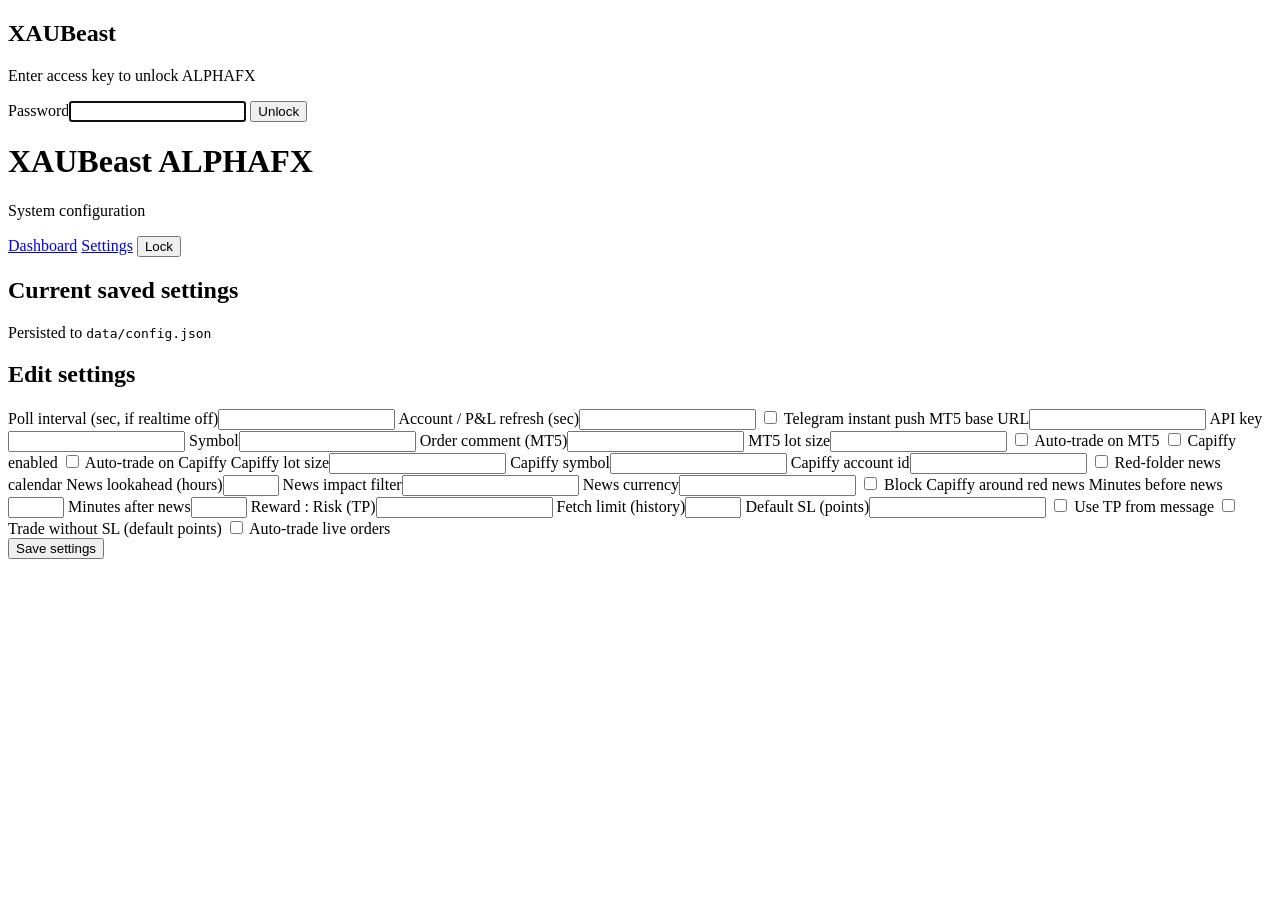
==== app/static/settings.html @ d6333dff "enable capi" ====
<!DOCTYPE html>
<html lang="en">
<head>
  <meta charset="UTF-8" />
  <meta name="viewport" content="width=device-width, initial-scale=1" />
  <title>Settings — XAUBeast ALPHAFX</title>
  <link rel="preconnect" href="https://fonts.googleapis.com" />
  <link rel="preconnect" href="https://fonts.gstatic.com" crossorigin />
  <link href="https://fonts.googleapis.com/css2?family=Orbitron:wght@500;700&family=Rajdhani:wght@400;600&display=swap" rel="stylesheet" />
  <link rel="stylesheet" href="/static/style.css" />
</head>
<body>
  <div id="loginGate" class="login-gate">
    <div class="login-panel glass">
      <h2 class="login-title">XAUBeast</h2>
      <p class="muted">Enter access key to unlock ALPHAFX</p>
      <form id="loginForm">
        <label>Password<input id="loginPassword" type="password" autocomplete="current-password" autofocus /></label>
        <button type="submit" class="btn-neon">Unlock</button>
      </form>
      <p id="loginError" class="login-error"></p>
    </div>
  </div>

  <div id="appShell" class="hidden">
    <header class="top-bar">
      <div class="brand-block">
        <h1>XAUBeast <span class="brand-tag">ALPHAFX</span></h1>
        <p class="sub">System configuration</p>
      </div>
      <nav class="top-nav">
        <a href="/" class="nav-link">Dashboard</a>
        <a href="/settings" class="nav-link active">Settings</a>
        <button type="button" id="btnLogout" class="nav-link nav-btn">Lock</button>
      </nav>
    </header>

    <section class="panel glass">
      <h2>Current saved settings</h2>
      <p class="muted">Persisted to <code>data/config.json</code></p>
      <dl id="currentSettings" class="settings-summary"></dl>
      <p id="settingsSavedAt" class="muted settings-saved-at"></p>
    </section>

    <section class="panel glass">
      <h2>Edit settings</h2>
      <form id="cfgForm" class="grid">
        <label>Poll interval (sec, if realtime off)<input name="poll_interval_sec" type="number" min="1" step="1" /></label>
        <label>Account / P&amp;L refresh (sec)<input name="account_refresh_sec" type="number" min="1" step="1" /></label>
        <label class="check"><input name="telegram_realtime" type="checkbox" /> Telegram instant push</label>
        <label>MT5 base URL<input name="mt5_base_url" type="text" /></label>
        <label>API key<input name="mt5_api_key" type="text" /></label>
        <label>Symbol<input name="mt5_symbol" type="text" /></label>
        <label>Order comment (MT5)<input name="mt5_trade_comment" type="text" maxlength="31" /></label>
        <label>MT5 lot size<input name="volume" type="number" step="0.01" min="0.01" /></label>
        <label class="check"><input name="trade_mt5" type="checkbox" /> Auto-trade on MT5</label>
        <label class="check"><input name="capiffy_enabled" type="checkbox" /> Capiffy enabled</label>
        <label class="check"><input name="trade_capiffy" type="checkbox" /> Auto-trade on Capiffy</label>
        <label>Capiffy lot size<input name="capiffy_volume" type="number" step="0.01" min="0.01" /></label>
        <label>Capiffy symbol<input name="capiffy_symbol" type="text" /></label>
        <label>Capiffy account id<input name="capiffy_account_id" type="text" /></label>
        <label class="check"><input name="news_calendar_enabled" type="checkbox" /> Red-folder news calendar</label>
        <label>News lookahead (hours)<input name="news_hours_ahead" type="number" min="1" max="168" /></label>
        <label>News impact filter<input name="news_impact" type="text" /></label>
        <label>News currency<input name="news_currency" type="text" /></label>
        <label class="check"><input name="capiffy_news_blackout" type="checkbox" /> Block Capiffy around red news</label>
        <label>Minutes before news<input name="capiffy_news_minutes_before" type="number" min="0" max="120" /></label>
        <label>Minutes after news<input name="capiffy_news_minutes_after" type="number" min="0" max="120" /></label>
        <label>Reward : Risk (TP)<input name="reward_risk_ratio" type="number" step="0.1" min="0.5" /></label>
        <label>Fetch limit (history)<input name="telegram_fetch_limit" type="number" min="10" max="500" /></label>
        <label>Default SL (points)<input name="default_sl_points" type="number" min="0" /></label>
        <label class="check"><input name="prefer_signal_tp" type="checkbox" /> Use TP from message</label>
        <label class="check"><input name="allow_trade_without_sl" type="checkbox" /> Trade without SL (default points)</label>
        <label class="check warn"><input name="auto_trade" type="checkbox" /> Auto-trade live orders</label>
        <div class="actions">
          <button type="submit" class="btn-neon">Save settings</button>
        </div>
      </form>
    </section>
  </div>

  <div id="toast" class="toast hidden" role="status"></div>
  <script src="/static/auth.js?v=1"></script>
  <script src="/static/common.js?v=1"></script>
  <script src="/static/settings.js?v=1"></script>
</body>
</html>
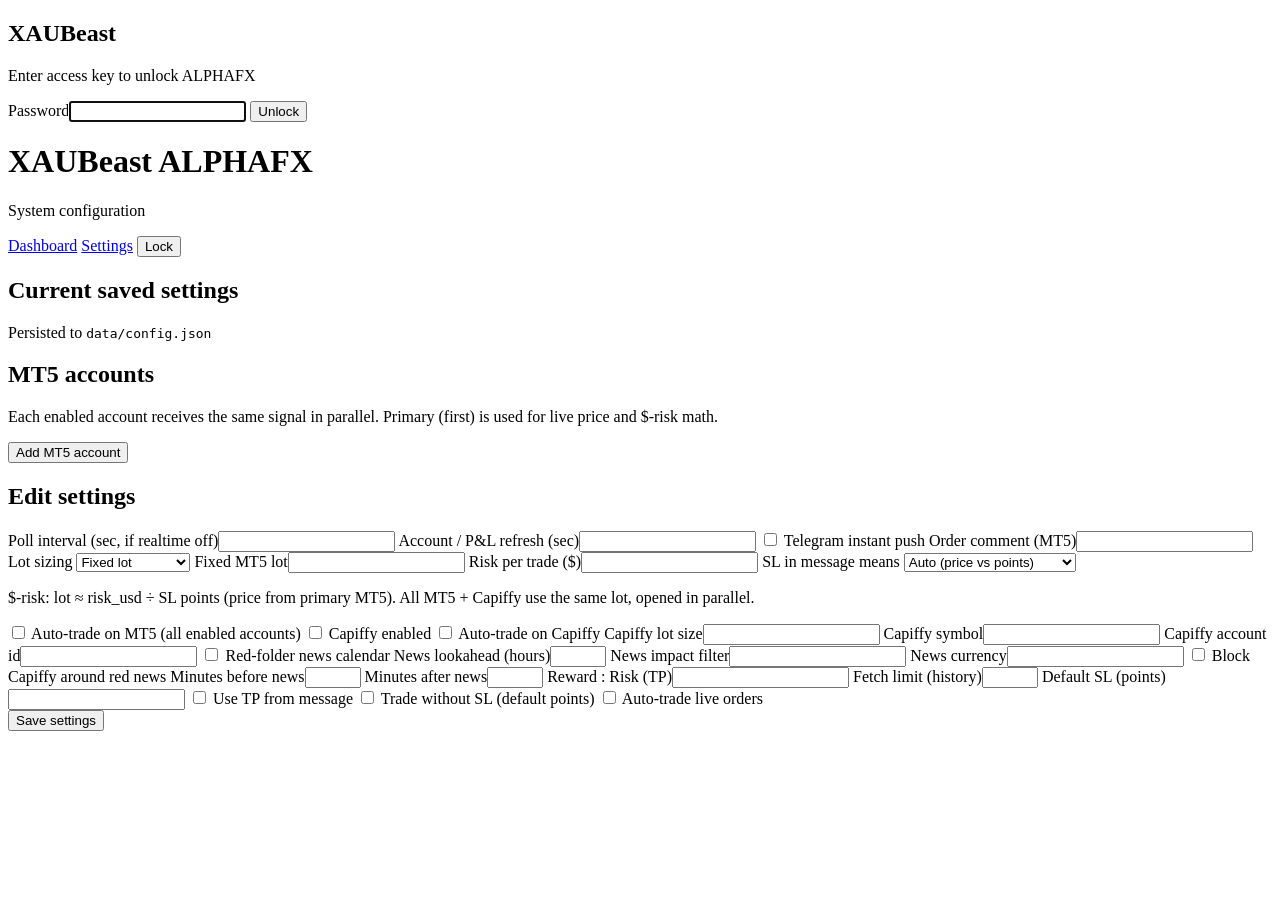
==== commit ccd347fb: "enable capi" ====
--- a/app/static/settings.html
+++ b/app/static/settings.html
@@ -43,17 +43,38 @@
     </section>
 
     <section class="panel glass">
+      <h2>MT5 accounts</h2>
+      <p class="muted">Each enabled account receives the same signal in parallel. Primary (first) is used for live price and $-risk math.</p>
+      <div id="mt5AccountsList" class="mt5-accounts"></div>
+      <div class="actions">
+        <button type="button" id="btnAddMt5" class="btn-neon btn-secondary">Add MT5 account</button>
+      </div>
+    </section>
+
+    <section class="panel glass">
       <h2>Edit settings</h2>
       <form id="cfgForm" class="grid">
         <label>Poll interval (sec, if realtime off)<input name="poll_interval_sec" type="number" min="1" step="1" /></label>
         <label>Account / P&amp;L refresh (sec)<input name="account_refresh_sec" type="number" min="1" step="1" /></label>
         <label class="check"><input name="telegram_realtime" type="checkbox" /> Telegram instant push</label>
-        <label>MT5 base URL<input name="mt5_base_url" type="text" /></label>
-        <label>API key<input name="mt5_api_key" type="text" /></label>
-        <label>Symbol<input name="mt5_symbol" type="text" /></label>
         <label>Order comment (MT5)<input name="mt5_trade_comment" type="text" maxlength="31" /></label>
-        <label>MT5 lot size<input name="volume" type="number" step="0.01" min="0.01" /></label>
-        <label class="check"><input name="trade_mt5" type="checkbox" /> Auto-trade on MT5</label>
+        <label>Lot sizing
+          <select name="lot_mode">
+            <option value="fixed">Fixed lot</option>
+            <option value="risk_usd">Based on $ risk</option>
+          </select>
+        </label>
+        <label>Fixed MT5 lot<input name="volume" type="number" step="0.001" min="0.01" /></label>
+        <label>Risk per trade ($)<input name="risk_usd" type="number" step="1" min="1" /></label>
+        <label>SL in message means
+          <select name="sl_message_unit">
+            <option value="auto">Auto (price vs points)</option>
+            <option value="points">Points (e.g. SL 1250)</option>
+            <option value="price">Price level (e.g. SL 2650)</option>
+          </select>
+        </label>
+        <p class="muted lot-hint">$-risk: lot ≈ risk_usd ÷ SL points (price from primary MT5). All MT5 + Capiffy use the same lot, opened in parallel.</p>
+        <label class="check"><input name="trade_mt5" type="checkbox" /> Auto-trade on MT5 (all enabled accounts)</label>
         <label class="check"><input name="capiffy_enabled" type="checkbox" /> Capiffy enabled</label>
         <label class="check"><input name="trade_capiffy" type="checkbox" /> Auto-trade on Capiffy</label>
         <label>Capiffy lot size<input name="capiffy_volume" type="number" step="0.01" min="0.01" /></label>
@@ -82,6 +103,6 @@
   <div id="toast" class="toast hidden" role="status"></div>
   <script src="/static/auth.js?v=1"></script>
   <script src="/static/common.js?v=1"></script>
-  <script src="/static/settings.js?v=1"></script>
+  <script src="/static/settings.js?v=2"></script>
 </body>
 </html>
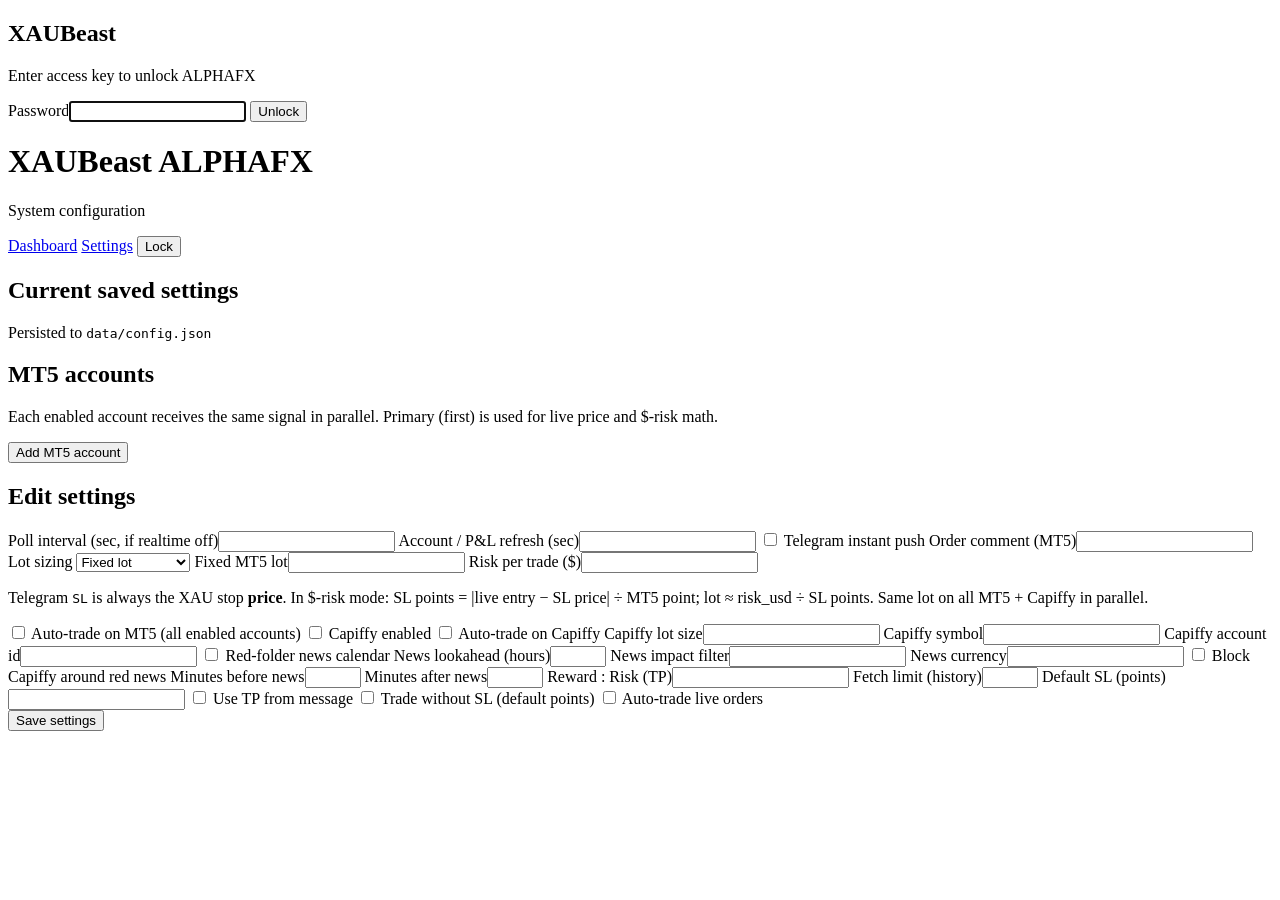
==== commit e329ea2f: "enable capi" ====
--- a/app/static/settings.html
+++ b/app/static/settings.html
@@ -66,14 +66,7 @@
         </label>
         <label>Fixed MT5 lot<input name="volume" type="number" step="0.001" min="0.01" /></label>
         <label>Risk per trade ($)<input name="risk_usd" type="number" step="1" min="1" /></label>
-        <label>SL in message means
-          <select name="sl_message_unit">
-            <option value="auto">Auto (price vs points)</option>
-            <option value="points">Points (e.g. SL 1250)</option>
-            <option value="price">Price level (e.g. SL 2650)</option>
-          </select>
-        </label>
-        <p class="muted lot-hint">$-risk: lot ≈ risk_usd ÷ SL points (price from primary MT5). All MT5 + Capiffy use the same lot, opened in parallel.</p>
+        <p class="muted lot-hint">Telegram <code>SL</code> is always the XAU stop <strong>price</strong>. In $-risk mode: SL points = |live entry − SL price| ÷ MT5 point; lot ≈ risk_usd ÷ SL points. Same lot on all MT5 + Capiffy in parallel.</p>
         <label class="check"><input name="trade_mt5" type="checkbox" /> Auto-trade on MT5 (all enabled accounts)</label>
         <label class="check"><input name="capiffy_enabled" type="checkbox" /> Capiffy enabled</label>
         <label class="check"><input name="trade_capiffy" type="checkbox" /> Auto-trade on Capiffy</label>
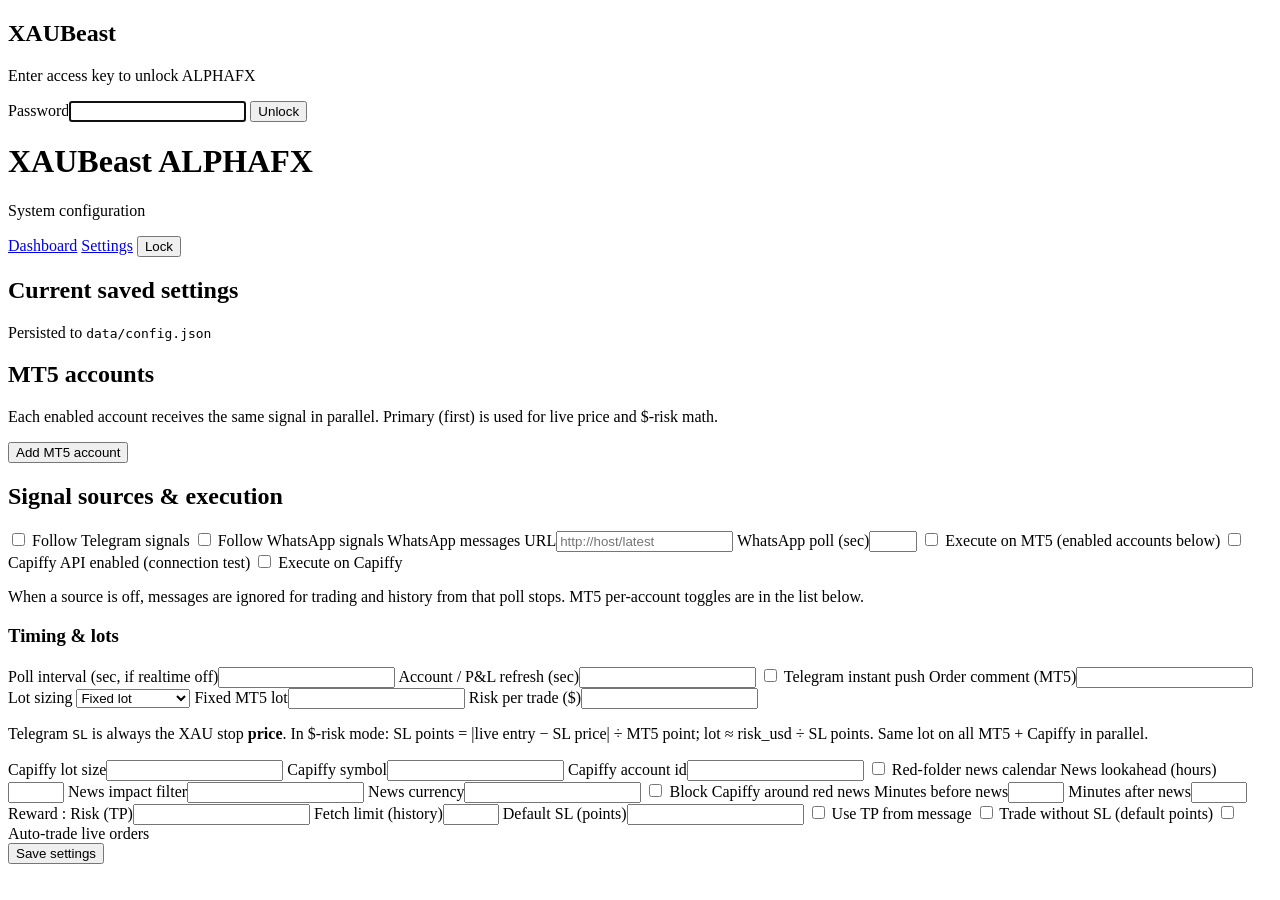
==== commit 55e89a3c: "enable capi" ====
--- a/app/static/settings.html
+++ b/app/static/settings.html
@@ -52,8 +52,17 @@
     </section>
 
     <section class="panel glass">
-      <h2>Edit settings</h2>
+      <h2>Signal sources &amp; execution</h2>
       <form id="cfgForm" class="grid">
+        <label class="check"><input name="telegram_enabled" type="checkbox" /> Follow Telegram signals</label>
+        <label class="check"><input name="whatsapp_enabled" type="checkbox" /> Follow WhatsApp signals</label>
+        <label>WhatsApp messages URL<input name="whatsapp_messages_url" type="url" placeholder="http://host/latest" /></label>
+        <label>WhatsApp poll (sec)<input name="whatsapp_poll_sec" type="number" min="1" max="60" step="1" /></label>
+        <label class="check"><input name="trade_mt5" type="checkbox" /> Execute on MT5 (enabled accounts below)</label>
+        <label class="check"><input name="capiffy_enabled" type="checkbox" /> Capiffy API enabled (connection test)</label>
+        <label class="check"><input name="trade_capiffy" type="checkbox" /> Execute on Capiffy</label>
+        <p class="muted lot-hint">When a source is off, messages are ignored for trading and history from that poll stops. MT5 per-account toggles are in the list below.</p>
+        <h3 class="settings-sub">Timing &amp; lots</h3>
         <label>Poll interval (sec, if realtime off)<input name="poll_interval_sec" type="number" min="1" step="1" /></label>
         <label>Account / P&amp;L refresh (sec)<input name="account_refresh_sec" type="number" min="1" step="1" /></label>
         <label class="check"><input name="telegram_realtime" type="checkbox" /> Telegram instant push</label>
@@ -67,9 +76,6 @@
         <label>Fixed MT5 lot<input name="volume" type="number" step="0.001" min="0.01" /></label>
         <label>Risk per trade ($)<input name="risk_usd" type="number" step="1" min="1" /></label>
         <p class="muted lot-hint">Telegram <code>SL</code> is always the XAU stop <strong>price</strong>. In $-risk mode: SL points = |live entry − SL price| ÷ MT5 point; lot ≈ risk_usd ÷ SL points. Same lot on all MT5 + Capiffy in parallel.</p>
-        <label class="check"><input name="trade_mt5" type="checkbox" /> Auto-trade on MT5 (all enabled accounts)</label>
-        <label class="check"><input name="capiffy_enabled" type="checkbox" /> Capiffy enabled</label>
-        <label class="check"><input name="trade_capiffy" type="checkbox" /> Auto-trade on Capiffy</label>
         <label>Capiffy lot size<input name="capiffy_volume" type="number" step="0.01" min="0.01" /></label>
         <label>Capiffy symbol<input name="capiffy_symbol" type="text" /></label>
         <label>Capiffy account id<input name="capiffy_account_id" type="text" /></label>
@@ -96,6 +102,6 @@
   <div id="toast" class="toast hidden" role="status"></div>
   <script src="/static/auth.js?v=1"></script>
   <script src="/static/common.js?v=1"></script>
-  <script src="/static/settings.js?v=2"></script>
+  <script src="/static/settings.js?v=3"></script>
 </body>
 </html>
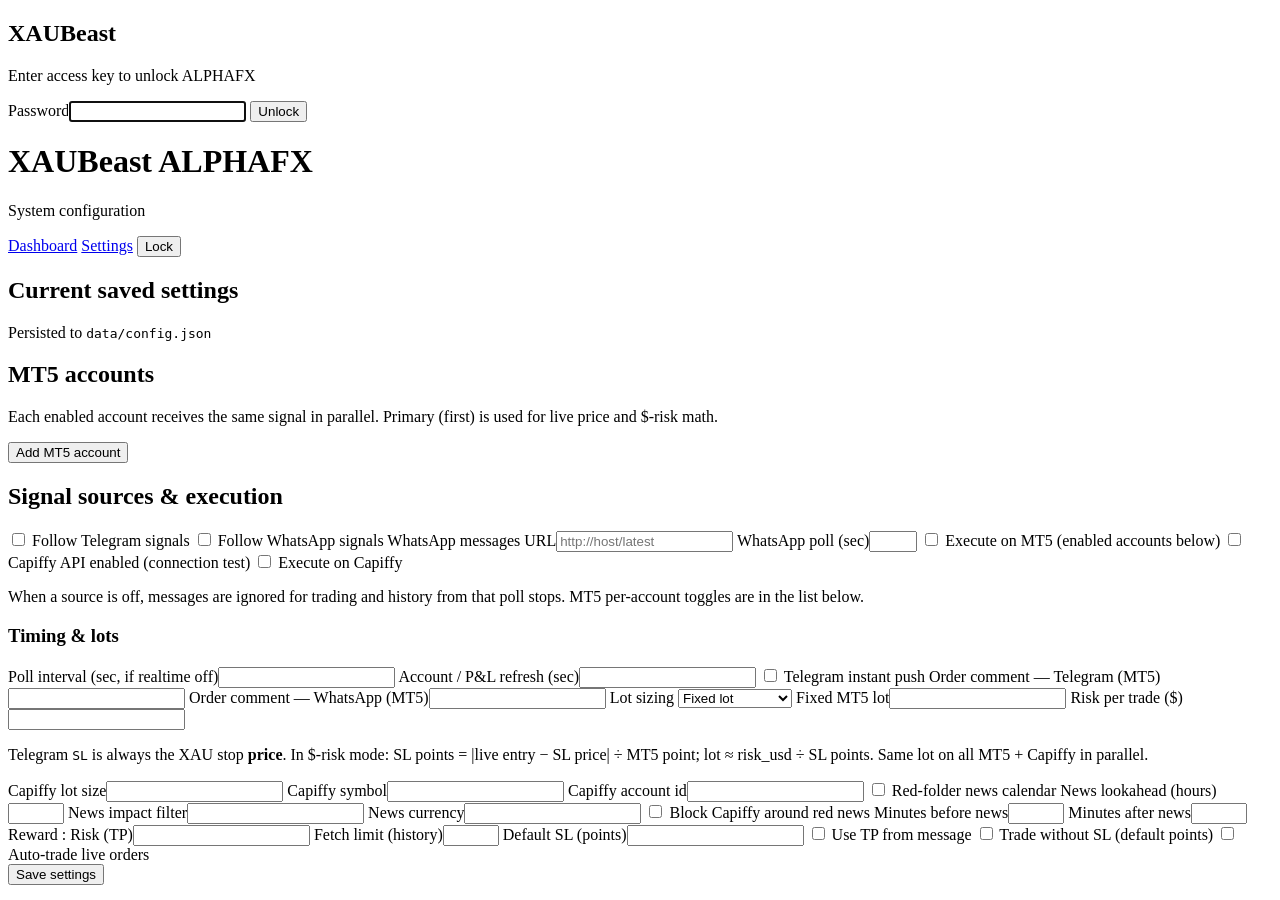
==== commit d4584641: "enable capi" ====
--- a/app/static/settings.html
+++ b/app/static/settings.html
@@ -66,7 +66,8 @@
         <label>Poll interval (sec, if realtime off)<input name="poll_interval_sec" type="number" min="1" step="1" /></label>
         <label>Account / P&amp;L refresh (sec)<input name="account_refresh_sec" type="number" min="1" step="1" /></label>
         <label class="check"><input name="telegram_realtime" type="checkbox" /> Telegram instant push</label>
-        <label>Order comment (MT5)<input name="mt5_trade_comment" type="text" maxlength="31" /></label>
+        <label>Order comment — Telegram (MT5)<input name="mt5_trade_comment" type="text" maxlength="31" /></label>
+        <label>Order comment — WhatsApp (MT5)<input name="whatsapp_trade_comment" type="text" maxlength="31" /></label>
         <label>Lot sizing
           <select name="lot_mode">
             <option value="fixed">Fixed lot</option>
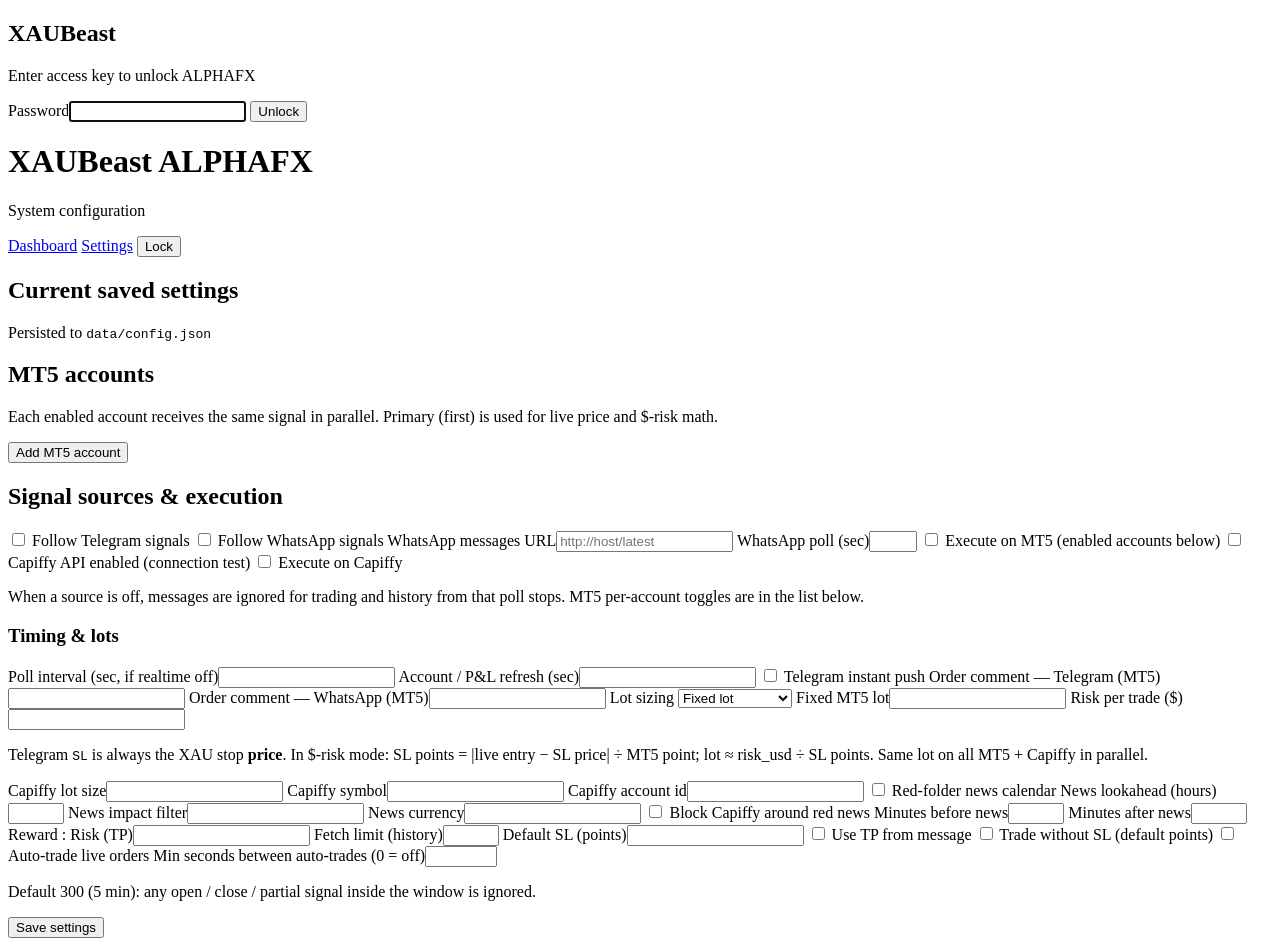
==== commit f0e0df18: "dublicate fix" ====
--- a/app/static/settings.html
+++ b/app/static/settings.html
@@ -93,6 +93,8 @@
         <label class="check"><input name="prefer_signal_tp" type="checkbox" /> Use TP from message</label>
         <label class="check"><input name="allow_trade_without_sl" type="checkbox" /> Trade without SL (default points)</label>
         <label class="check warn"><input name="auto_trade" type="checkbox" /> Auto-trade live orders</label>
+        <label>Min seconds between auto-trades (0 = off)<input name="trade_cooldown_sec" type="number" min="0" max="86400" step="1" /></label>
+        <p class="muted lot-hint">Default 300 (5 min): any open / close / partial signal inside the window is ignored.</p>
         <div class="actions">
           <button type="submit" class="btn-neon">Save settings</button>
         </div>
@@ -103,6 +105,6 @@
   <div id="toast" class="toast hidden" role="status"></div>
   <script src="/static/auth.js?v=1"></script>
   <script src="/static/common.js?v=1"></script>
-  <script src="/static/settings.js?v=3"></script>
+  <script src="/static/settings.js?v=4"></script>
 </body>
 </html>
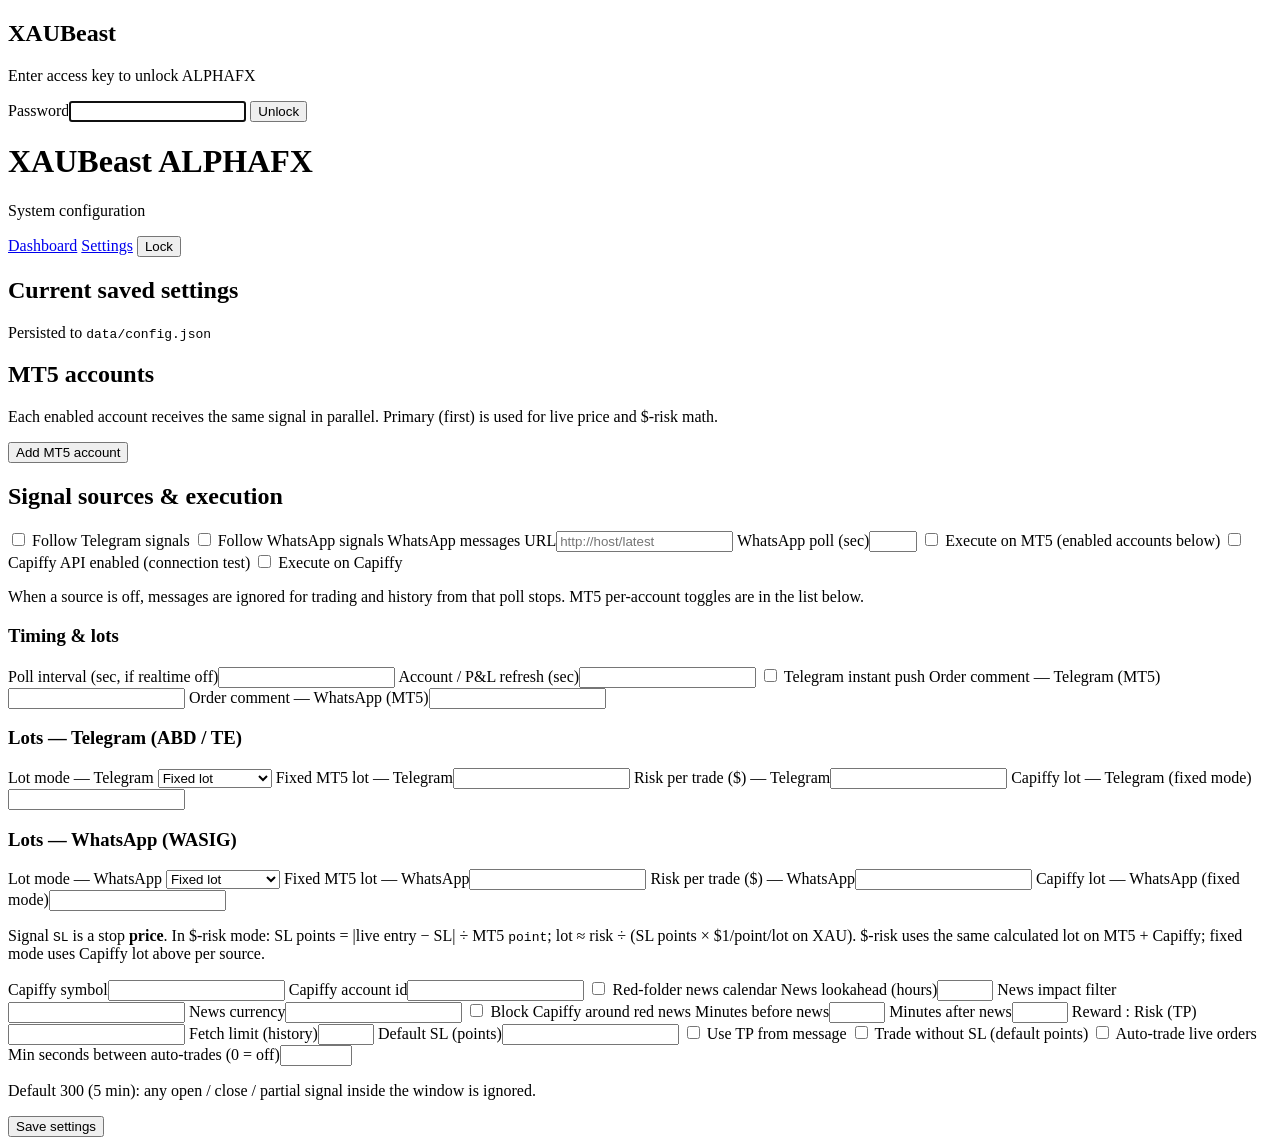
==== commit 71ce152d: "seprate lot" ====
--- a/app/static/settings.html
+++ b/app/static/settings.html
@@ -68,16 +68,27 @@
         <label class="check"><input name="telegram_realtime" type="checkbox" /> Telegram instant push</label>
         <label>Order comment — Telegram (MT5)<input name="mt5_trade_comment" type="text" maxlength="31" /></label>
         <label>Order comment — WhatsApp (MT5)<input name="whatsapp_trade_comment" type="text" maxlength="31" /></label>
-        <label>Lot sizing
-          <select name="lot_mode">
+        <h3 class="settings-sub">Lots — Telegram (ABD / TE)</h3>
+        <label>Lot mode — Telegram
+          <select name="telegram_lot_mode">
             <option value="fixed">Fixed lot</option>
             <option value="risk_usd">Based on $ risk</option>
           </select>
         </label>
-        <label>Fixed MT5 lot<input name="volume" type="number" step="0.001" min="0.01" /></label>
-        <label>Risk per trade ($)<input name="risk_usd" type="number" step="1" min="1" /></label>
-        <p class="muted lot-hint">Telegram <code>SL</code> is always the XAU stop <strong>price</strong>. In $-risk mode: SL points = |live entry − SL price| ÷ MT5 point; lot ≈ risk_usd ÷ SL points. Same lot on all MT5 + Capiffy in parallel.</p>
-        <label>Capiffy lot size<input name="capiffy_volume" type="number" step="0.01" min="0.01" /></label>
+        <label>Fixed MT5 lot — Telegram<input name="telegram_volume" type="number" step="0.001" min="0.01" /></label>
+        <label>Risk per trade ($) — Telegram<input name="telegram_risk_usd" type="number" step="1" min="1" /></label>
+        <label>Capiffy lot — Telegram (fixed mode)<input name="telegram_capiffy_volume" type="number" step="0.01" min="0.01" /></label>
+        <h3 class="settings-sub">Lots — WhatsApp (WASIG)</h3>
+        <label>Lot mode — WhatsApp
+          <select name="whatsapp_lot_mode">
+            <option value="fixed">Fixed lot</option>
+            <option value="risk_usd">Based on $ risk</option>
+          </select>
+        </label>
+        <label>Fixed MT5 lot — WhatsApp<input name="whatsapp_volume" type="number" step="0.001" min="0.01" /></label>
+        <label>Risk per trade ($) — WhatsApp<input name="whatsapp_risk_usd" type="number" step="1" min="1" /></label>
+        <label>Capiffy lot — WhatsApp (fixed mode)<input name="whatsapp_capiffy_volume" type="number" step="0.01" min="0.01" /></label>
+        <p class="muted lot-hint">Signal <code>SL</code> is a stop <strong>price</strong>. In $-risk mode: SL points = |live entry − SL| ÷ MT5 <code>point</code>; lot ≈ risk ÷ (SL points × $1/point/lot on XAU). $-risk uses the same calculated lot on MT5 + Capiffy; fixed mode uses Capiffy lot above per source.</p>
         <label>Capiffy symbol<input name="capiffy_symbol" type="text" /></label>
         <label>Capiffy account id<input name="capiffy_account_id" type="text" /></label>
         <label class="check"><input name="news_calendar_enabled" type="checkbox" /> Red-folder news calendar</label>
@@ -105,6 +116,6 @@
   <div id="toast" class="toast hidden" role="status"></div>
   <script src="/static/auth.js?v=1"></script>
   <script src="/static/common.js?v=1"></script>
-  <script src="/static/settings.js?v=4"></script>
+  <script src="/static/settings.js?v=5"></script>
 </body>
 </html>
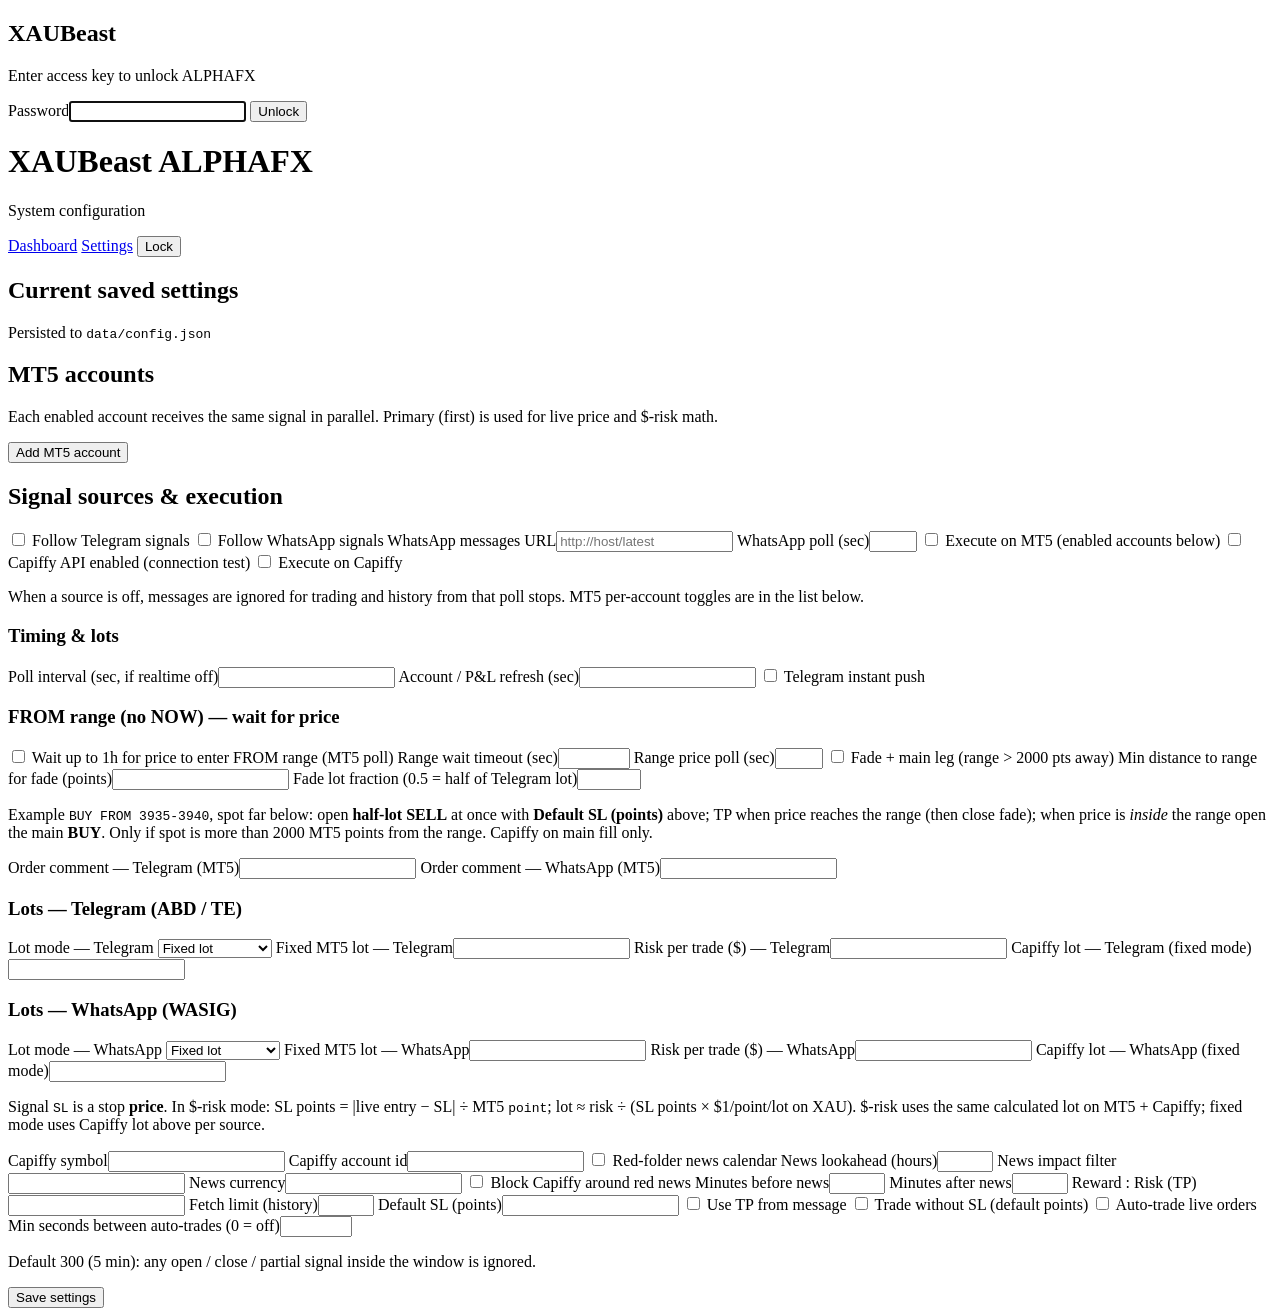
==== commit 0cbe3d3e: "seprate lot" ====
--- a/app/static/settings.html
+++ b/app/static/settings.html
@@ -66,6 +66,14 @@
         <label>Poll interval (sec, if realtime off)<input name="poll_interval_sec" type="number" min="1" step="1" /></label>
         <label>Account / P&amp;L refresh (sec)<input name="account_refresh_sec" type="number" min="1" step="1" /></label>
         <label class="check"><input name="telegram_realtime" type="checkbox" /> Telegram instant push</label>
+        <h3 class="settings-sub">FROM range (no NOW) — wait for price</h3>
+        <label class="check"><input name="range_wait_enabled" type="checkbox" /> Wait up to 1h for price to enter FROM range (MT5 poll)</label>
+        <label>Range wait timeout (sec)<input name="range_wait_timeout_sec" type="number" min="60" max="86400" step="1" /></label>
+        <label>Range price poll (sec)<input name="range_poll_sec" type="number" min="1" max="60" step="1" /></label>
+        <label class="check"><input name="range_fade_enabled" type="checkbox" /> Fade + main leg (range &gt; 2000 pts away)</label>
+        <label>Min distance to range for fade (points)<input name="range_fade_min_distance_points" type="number" min="100" step="100" /></label>
+        <label>Fade lot fraction (0.5 = half of Telegram lot)<input name="range_fade_lot_fraction" type="number" min="0.01" max="1" step="0.05" /></label>
+        <p class="muted lot-hint">Example <code>BUY FROM 3935-3940</code>, spot far below: open <strong>half-lot SELL</strong> at once with <strong>Default SL (points)</strong> above; TP when price reaches the range (then close fade); when price is <em>inside</em> the range open the main <strong>BUY</strong>. Only if spot is more than 2000 MT5 points from the range. Capiffy on main fill only.</p>
         <label>Order comment — Telegram (MT5)<input name="mt5_trade_comment" type="text" maxlength="31" /></label>
         <label>Order comment — WhatsApp (MT5)<input name="whatsapp_trade_comment" type="text" maxlength="31" /></label>
         <h3 class="settings-sub">Lots — Telegram (ABD / TE)</h3>
@@ -116,6 +124,6 @@
   <div id="toast" class="toast hidden" role="status"></div>
   <script src="/static/auth.js?v=1"></script>
   <script src="/static/common.js?v=1"></script>
-  <script src="/static/settings.js?v=5"></script>
+  <script src="/static/settings.js?v=6"></script>
 </body>
 </html>
